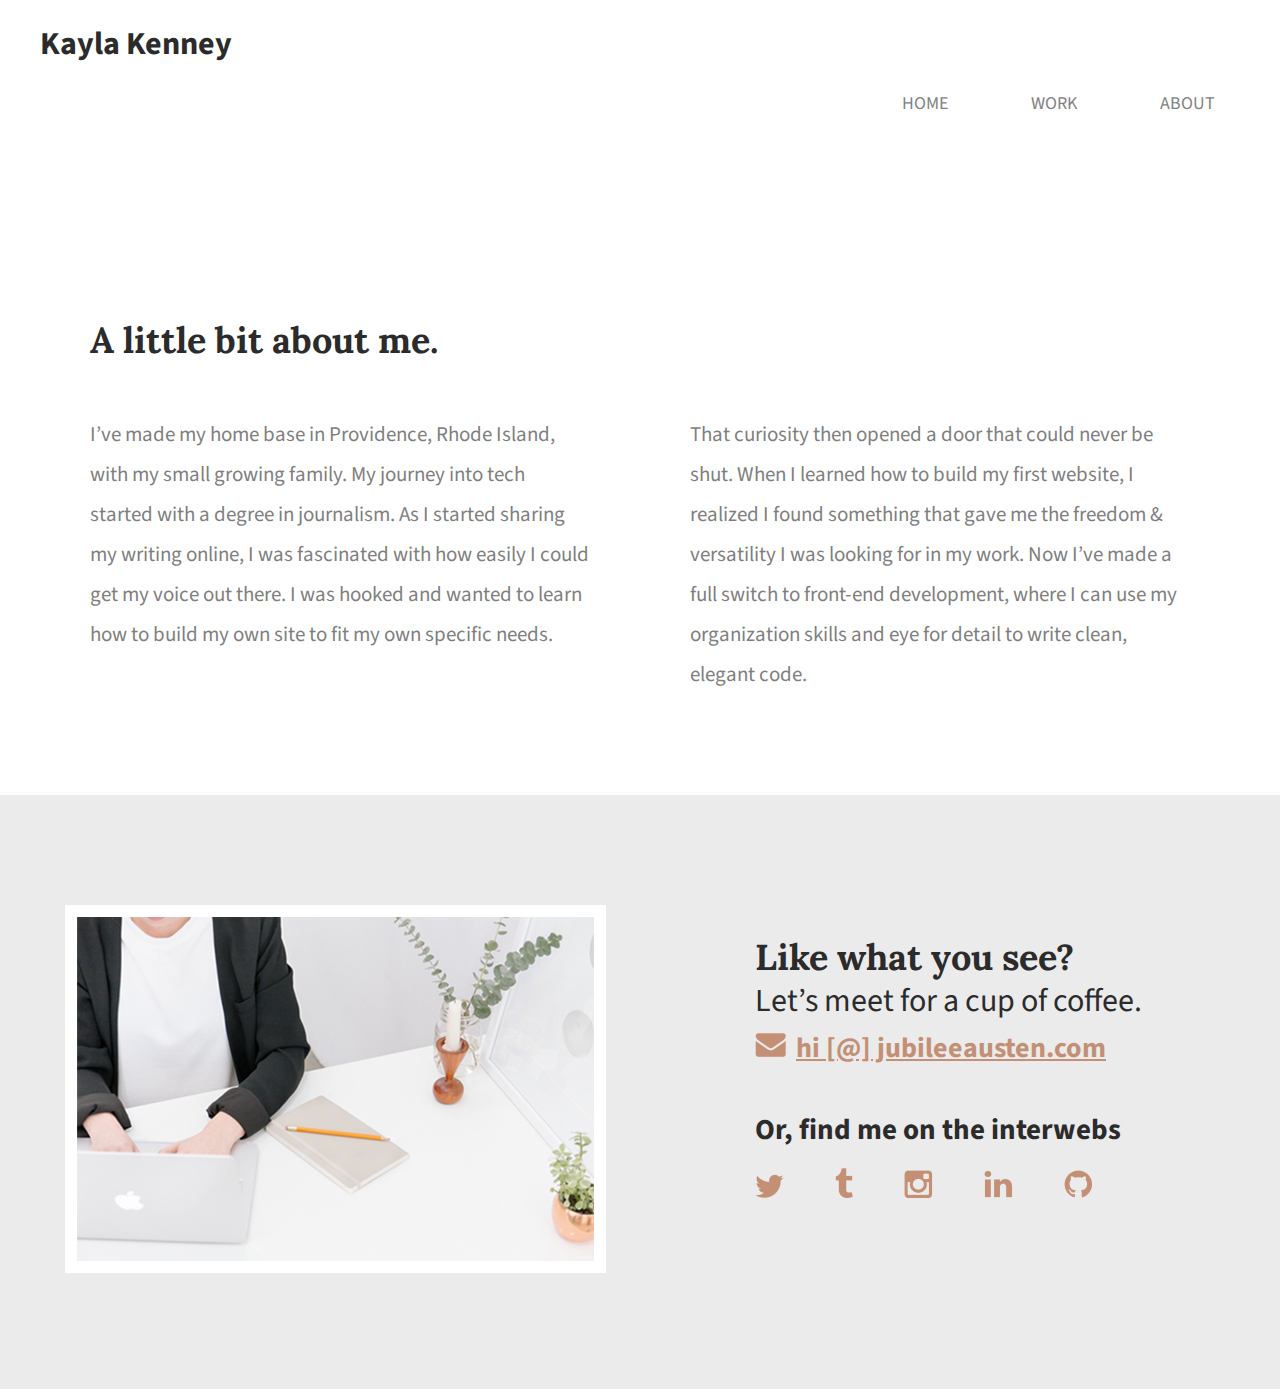
==== about/index.html @ e7375908 "Added .gitignore" ====
<!doctype html>
<html lang="en">
    <head>
        <meta charset="utf-8">
        <title>Jubilee Austen | Portfolio</title>
        <link rel="stylesheet" href="../css/normalize.css">
        <link rel="stylesheet" href="../css/main.css">
        <link href='https://fonts.googleapis.com/css?family=Source+Sans+Pro:400,700' rel='stylesheet' type='text/css'>
        <link href="https://fonts.googleapis.com/css2?family=Lora:wght@400;700&display=swap" rel="stylesheet">
        <link href="https://fonts.googleapis.com/css?family=Lora:400,700" rel="stylesheet" type="text/css">
    </head>
<body>
    <section> 
        <div class="full-width"> <!--remember that this is the full width of the header. The attention grabber should be full width, not half width-->
            <div class="half-width">
                <h1>Kayla Kenney</h1>
            </div>
            <div class="half-width">
                <nav>
                    <ul>
                        <li><a href="../index.html">Home</a></li>
                        <li><a href="../work/index.html">Work</a></li>
                        <li><a href="about/index.html">About</a></li>
                    </ul>
                </nav>
            </div>
        </section>
    <main>
        <section id="about">
            <div class="full-width">
                    <h2>A little bit about me.</h2>
                <div class="half-width">
                    <p>I’ve made my home base in Providence, Rhode Island, with my small growing family. My journey into tech started with a degree in journalism. As I started sharing my writing online, I was fascinated with how easily I could get my voice out there. I was hooked and wanted to learn how to build my own site to fit my own specific needs.</p>
                </div>
                <div class="half-width">
                    <p>That curiosity then opened a door that could never be shut. When I learned how to build my first website, I realized I found something that gave me the freedom & versatility I was looking for in my work. Now I’ve made a full switch to front-end development, where I can use my organization skills and eye for detail to write clean, elegant code.</p>
                </div>
            </div>
        </section>

        <footer id="contact">
            <div class="full-width">
                <div class="half-width">
                    <img src="../img/contact-image.png" id="contact-img" alt="Contact Image" />
                </div>
                <div class="half-width">
                    <h2>Like what you see? </h2>
                    <h3 id="email-header"> Let’s meet for a cup of coffee.</h3>
                    <a href="mailto:hi@jubileeausten.com"><img src="../img/envelope.png" id="envelope"
                                alt="envelope icon" />hi [@] jubileeausten.com</a>
                    <h3 id="socialmedia-header">Or, find me on the interwebs</h3>
                    <ul>
                        <li><a href=""><img src="../img/twitter.png" alt="twitter icon" /></a></li>
                        <li><a href=""><img src="../img/tumblr.png" alt="tumblr icon" /></a></li>
                        <li><a href=""><img src="../img/instagram.png" alt="instagram icon" /></a></li>
                        <li><a href=""><img src="../img/linkedin.png" alt="linkedin icon" /></a></li>
                        <li><a href=""><img src="../img/github.png" alt="github icon" /></a></li>
                    </ul>
                </div>
            </div>
         </footer>
    </main>
</body>
</html>
---- css/main.css ----
/***** BASE STYLES *****/

body {
    color: #2b2b2b; 
    font-family: 'Source Sans Pro', sans-serif;
}

/***** GRID *****/

.full-width {
    margin: 0 auto;
    overflow: auto;
    width: 1200px;
}

.half-width {
    float: left;
    width: 600px;
}

.third-width {
    float: left;
    width: 400px;
}

/***** HEADER *****/

header {
    background: url('../img/background-clipping-mask.png');
    background-position: center;
    background-size: cover;
    height: 800px; 
}

header h1 { 
    color: #bbc085;
    font-family: 'Lora';
    font-size: 30px;
    font-weight: bold;
    padding: 65px 0 65px 25px;
}

nav {
    float: right; 
    padding: 75px 25px;
}

nav ul li{
    display: inline-block;
}

nav ul li a {
    color: #828282;
    font-size: 18px;
    padding-left: 80px; 
    text-transform: uppercase;
    text-decoration: none; 
}

header h2 {
    
    clear: both;
    color: #9b9b9b;
    font-family: 'Lora', serif;
    font-size: 72px;
    line-height: 80px;
    padding: 20px 0 20px 25px;
    width: 1000px;
}

header h2 span {
    color: #2b2b2b;
}

/***** ABOUT *****/

#about .full-width {
    padding: 80px 0;
}

#about h2 {
    font-family: 'Lora', serif;
    font-size: 36px;
    padding-left: 50px;
}
 
#about p {
    color: #7f7f7f;
    font-size: 21px;
    line-height: 40px;
    padding-left: 50px;
    padding-right: 50px;
}
/***** WORK *****/

#work {
    text-align: center;
    background: #f9ceb7;
}

#work .full-width {
    padding: 115px 0;
}
 
#work img {
    padding-bottom: 30px;
}

#work h3 {
    color: #2b2b2b;
    font-size: 24px;
    line-height: 32px;
    margin: 0 auto;
    width: 190px;
}
 
#work p {
    color: #2b2b2b;
    font-family: 'lora', serif;
    font-size: 18px;
    line-height: 30px;
    padding: 0 50px;
}
/***** CONTACT *****/

#contact {
    background: #ebebeb;
}

#contact .full-width {
    padding: 110px 0;
}

#contact img#contact-img {
    margin-left: 25px;
    border: 12px solid #ffffff;
}

#contact h2, #contact #email-header, #contact #socialmedia-header, #contact ul {
    padding-left: 115px;
}

#contact #envelope {
    padding: 0 10px 0 115px;
}

#contact h2 {
    color: #2b2b2b;
    font-family: 'lora';
    font-size: 36px;
    line-height: 44px;
}

#contact #email-header{
    color: #2b2b2b;
    font-size: 32px;
    font-weight: normal;
    line-height: 44px;
    margin: -30px 0 5px 0;
}

#contact #socialmedia-header {
    font-weight: bold;
    font-size: 29px;
    line-height: 44px;
    margin: 40px 0 0 0;
}

#contact a {
    color: #c49075;
    font-size: 28px;
    font-weight: bold;
    text-decoration: underline;
}

#contact ul {
    list-style: none;
}

#contact ul li {
     display: inline-block;
}

#contact ul img {
    padding-right: 48px;
}
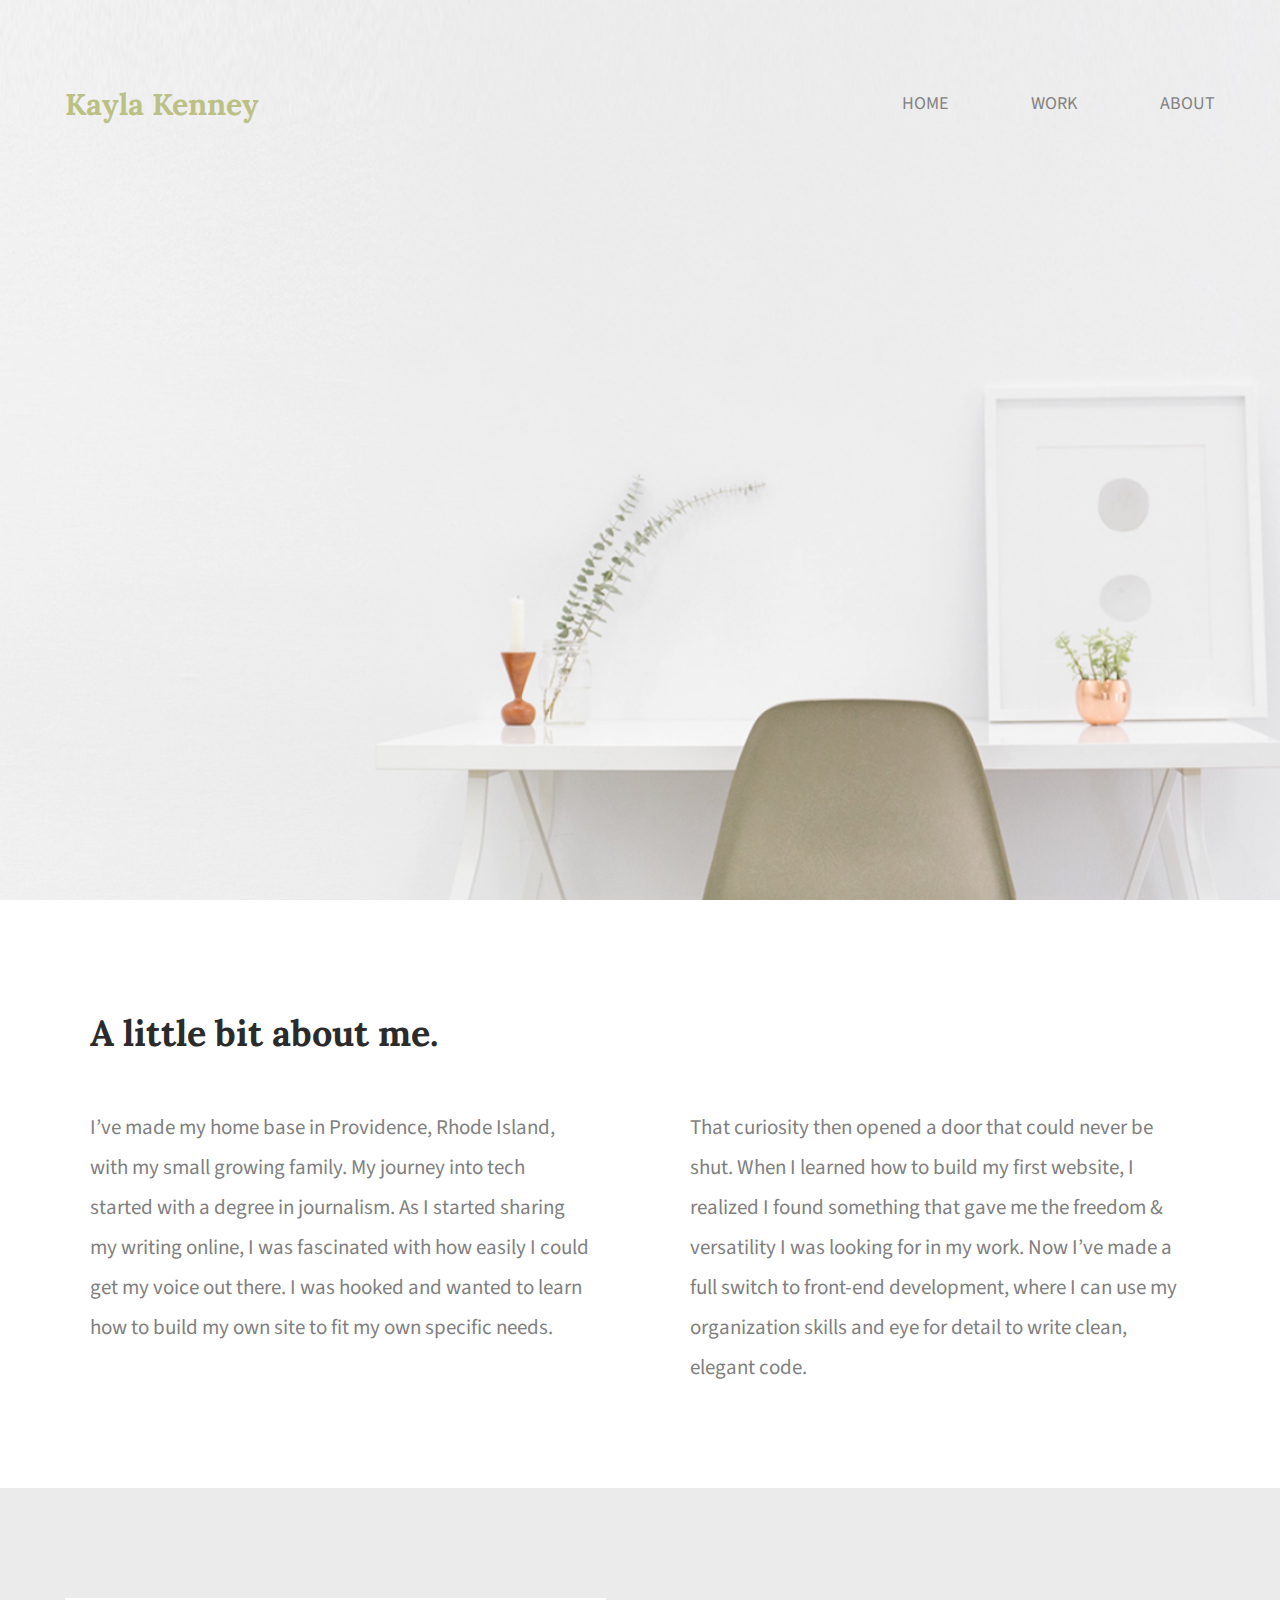
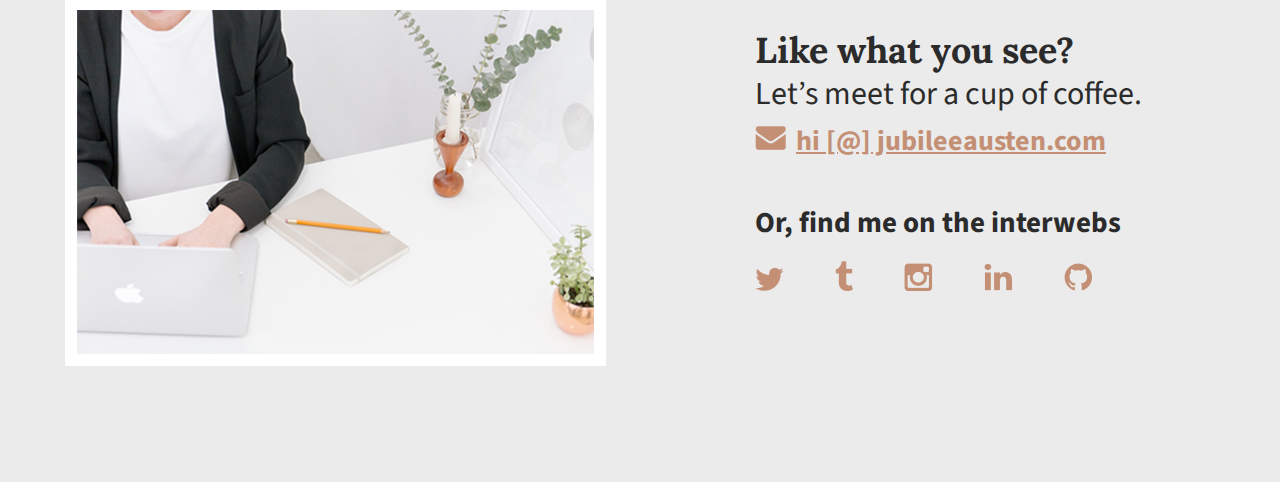
==== commit 9b589fea: "Fixed hero background image" ====
--- a/about/index.html
+++ b/about/index.html
@@ -10,7 +10,7 @@
         <link href="https://fonts.googleapis.com/css?family=Lora:400,700" rel="stylesheet" type="text/css">
     </head>
 <body>
-    <section> 
+  <header class="homepage-hero">
         <div class="full-width"> <!--remember that this is the full width of the header. The attention grabber should be full width, not half width-->
             <div class="half-width">
                 <h1>Kayla Kenney</h1>
@@ -24,7 +24,7 @@
                     </ul>
                 </nav>
             </div>
-        </section>
+    </header>
     <main>
         <section id="about">
             <div class="full-width">
--- a/css/main.css
+++ b/css/main.css
@@ -1,7 +1,7 @@
 /***** BASE STYLES *****/
 
 body {
-    color: #2b2b2b; 
+    color: #2b2b2b;
     font-family: 'Source Sans Pro', sans-serif;
 }
 
@@ -25,14 +25,15 @@
 
 /***** HEADER *****/
 
-header {
+.homepage-hero {
     background: url('../img/background-clipping-mask.png');
     background-position: center;
     background-size: cover;
-    height: 800px; 
+    height: 100vh;
+    width: 100%
 }
 
-header h1 { 
+header h1 {
     color: #bbc085;
     font-family: 'Lora';
     font-size: 30px;
@@ -41,7 +42,7 @@
 }
 
 nav {
-    float: right; 
+    float: right;
     padding: 75px 25px;
 }
 
@@ -52,13 +53,13 @@
 nav ul li a {
     color: #828282;
     font-size: 18px;
-    padding-left: 80px; 
+    padding-left: 80px;
     text-transform: uppercase;
-    text-decoration: none; 
+    text-decoration: none;
 }
 
 header h2 {
-    
+
     clear: both;
     color: #9b9b9b;
     font-family: 'Lora', serif;
@@ -83,7 +84,7 @@
     font-size: 36px;
     padding-left: 50px;
 }
- 
+
 #about p {
     color: #7f7f7f;
     font-size: 21px;
@@ -101,7 +102,7 @@
 #work .full-width {
     padding: 115px 0;
 }
- 
+
 #work img {
     padding-bottom: 30px;
 }
@@ -113,7 +114,7 @@
     margin: 0 auto;
     width: 190px;
 }
- 
+
 #work p {
     color: #2b2b2b;
     font-family: 'lora', serif;
@@ -183,4 +184,4 @@
 
 #contact ul img {
     padding-right: 48px;
-}+}
